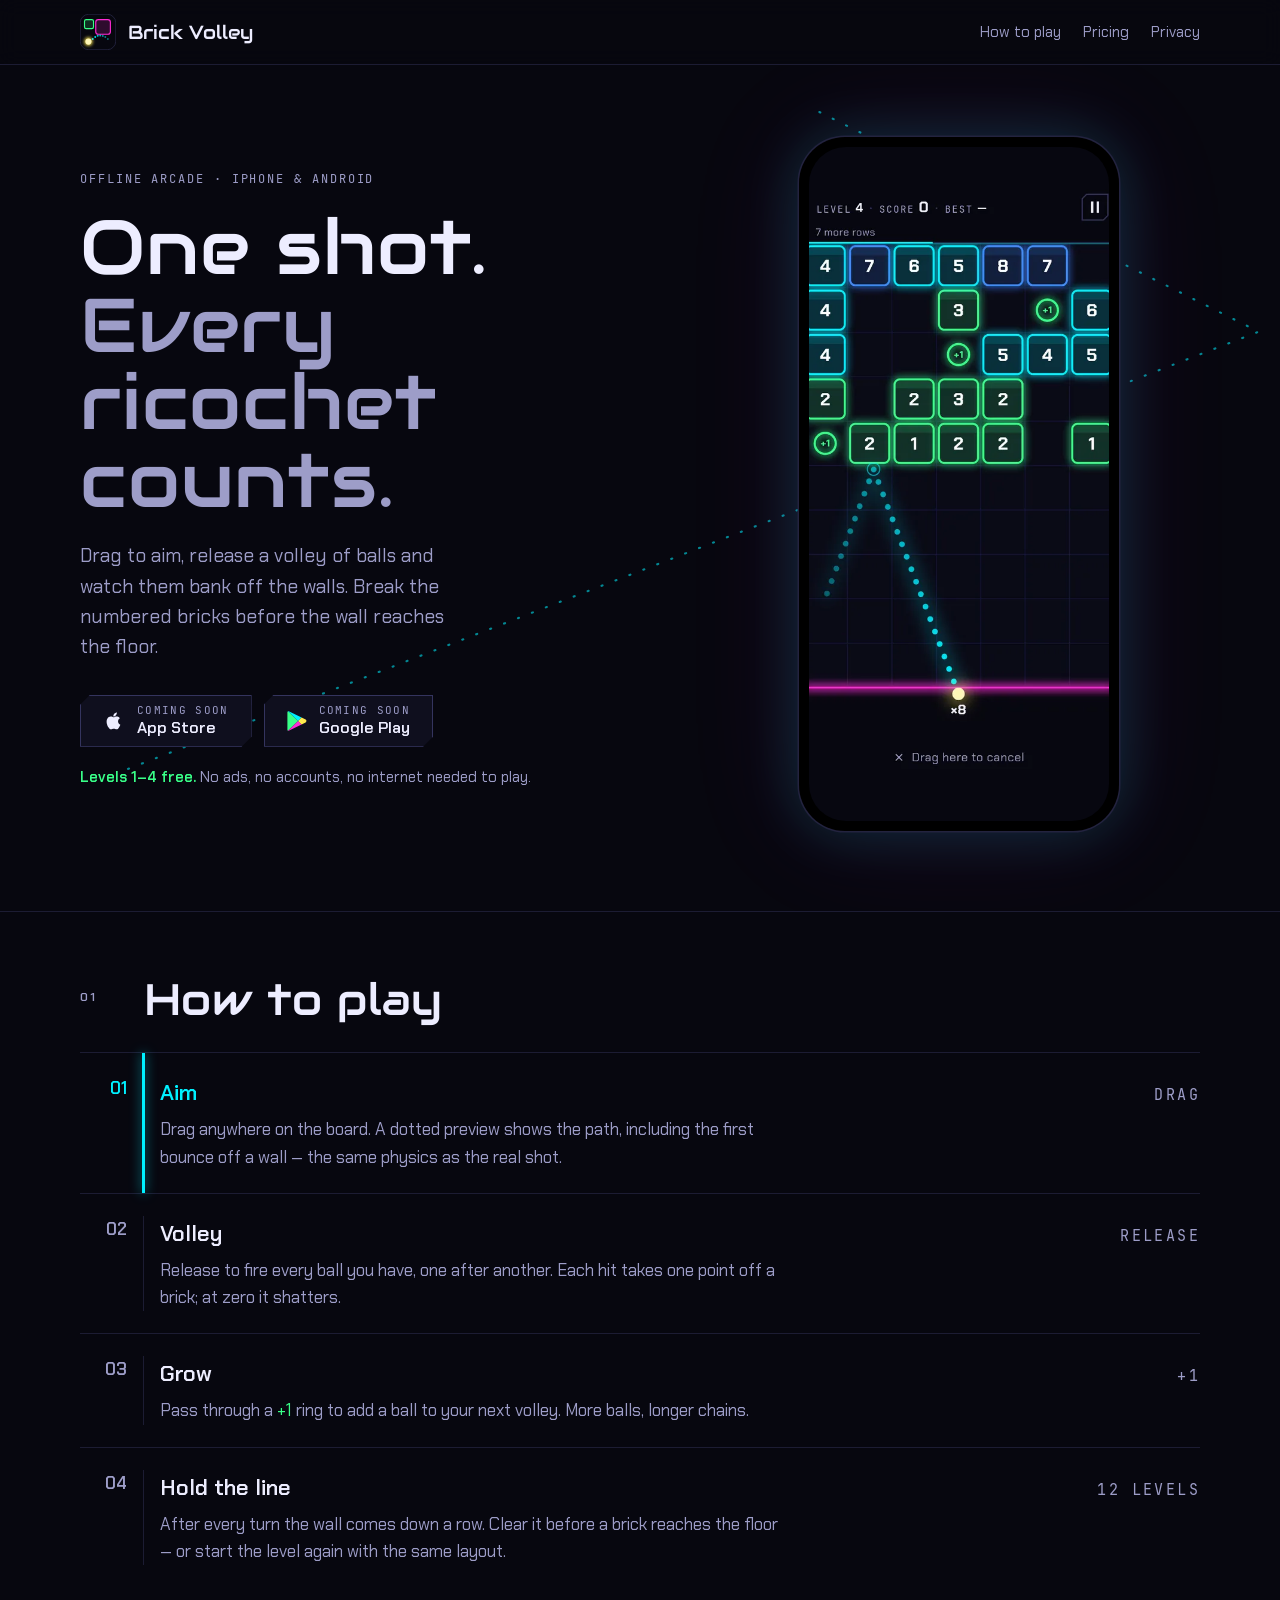
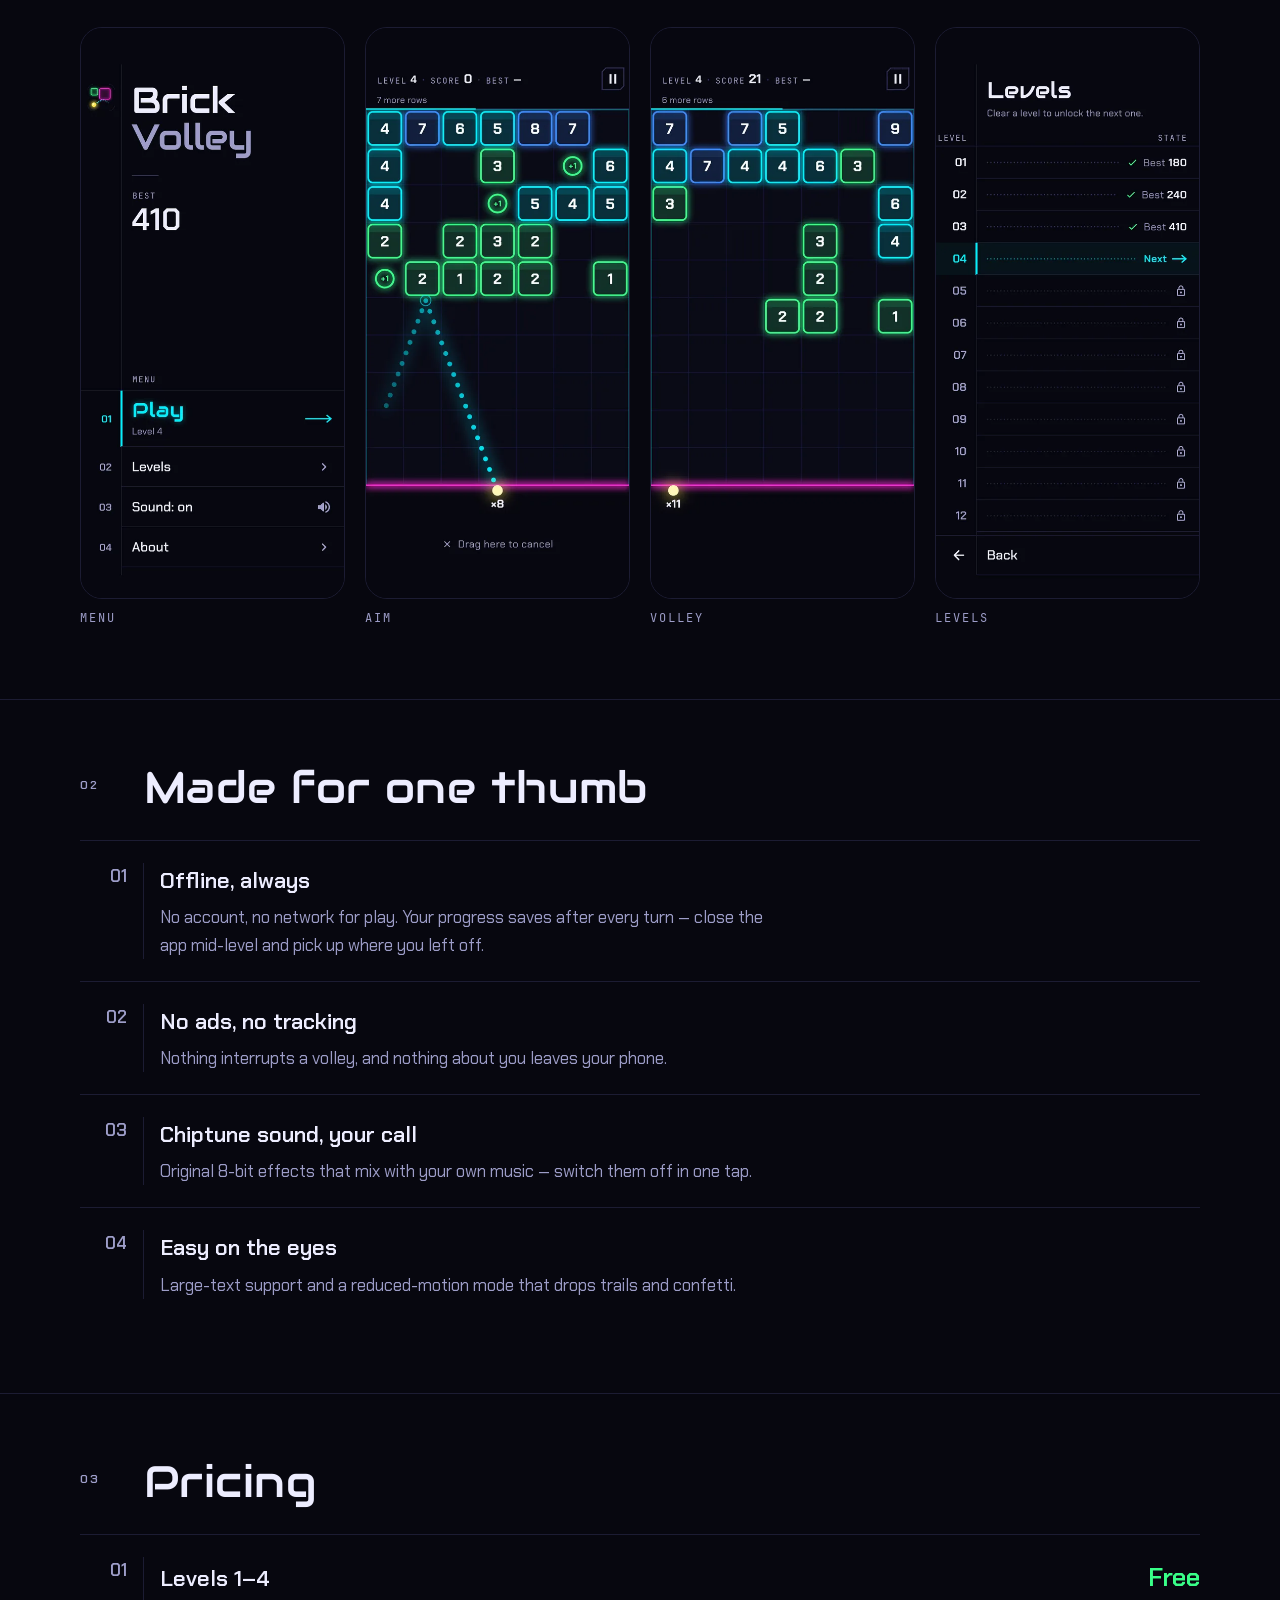
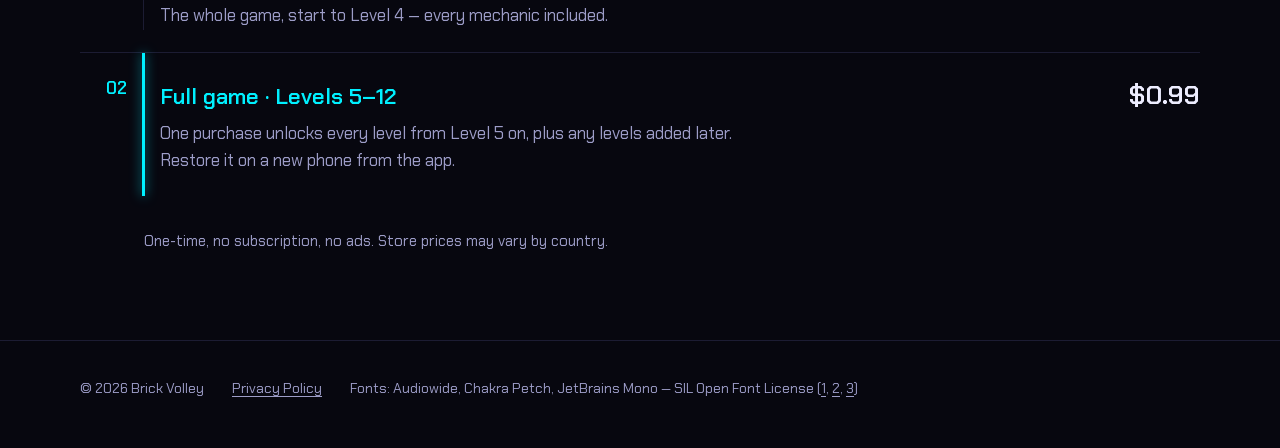
==== index.html @ 8161d1b4 "feat(site): add landing page and privacy policy for GitHub Pages - Static neon editorial landing pag" ====
<!doctype html>
<html lang="en">
<head>
<meta charset="utf-8">
<meta name="viewport" content="width=device-width, initial-scale=1">
<title>Brick Volley — offline neon brick breaker for iPhone and Android</title>
<meta name="description" content="Drag to aim, release a volley, clear the wall before it reaches the floor. Offline, no ads, no accounts. Levels 1–4 free; the full game is a one-time $0.99.">
<meta name="theme-color" content="#07070F">
<meta property="og:title" content="Brick Volley">
<meta property="og:description" content="One shot. Every ricochet counts. An offline neon brick breaker — no ads, no accounts.">
<meta property="og:type" content="website">
<meta property="og:image" content="assets/img/game-aim.webp">
<link rel="icon" href="assets/logo.svg" type="image/svg+xml">
<link rel="stylesheet" href="style.css">
</head>
<body>

<header class="top">
  <div class="wrap">
    <a class="brand" href="#"><img src="assets/logo.svg" width="36" height="36" alt="">Brick Volley</a>
    <nav aria-label="Sections">
      <a href="#play">How to play</a>
      <a href="#pricing">Pricing</a>
      <a class="keep" href="privacy.html">Privacy</a>
    </nav>
  </div>
</header>

<main>
  <div class="hero">
    <!-- The site's one bent line: the aim preview, off the right wall. -->
    <svg class="trace" aria-hidden="true" viewBox="0 0 1200 700" preserveAspectRatio="none">
      <polyline points="120,660 1180,250 760,40" fill="none" stroke="#00F0FF" stroke-width="2" stroke-dasharray="1 13" stroke-linecap="round"/>
    </svg>
    <div class="wrap">
      <div>
        <span class="tag">Offline arcade · iPhone &amp; Android</span>
        <h1 class="display">One shot.<br><span>Every ricochet counts.</span></h1>
        <p class="lede">Drag to aim, release a volley of balls and watch them bank off the walls. Break the numbered bricks before the wall reaches the floor.</p>
        <div class="cta">
          <span class="btn soon" role="img" aria-label="Coming soon on the App Store">
            <svg width="22" height="22" viewBox="0 0 24 24" aria-hidden="true"><path fill="#EDEDFF" d="M16.4 12.6c0-2.4 2-3.5 2-3.6-1.1-1.6-2.8-1.8-3.4-1.8-1.4-.2-2.8.8-3.5.8-.7 0-1.8-.8-3-.8-1.5 0-3 .9-3.8 2.3-1.6 2.8-.4 7 1.2 9.3.8 1.1 1.7 2.4 2.9 2.3 1.2 0 1.6-.7 3-.7s1.8.7 3 .7c1.3 0 2.1-1.1 2.8-2.3.9-1.3 1.3-2.6 1.3-2.6s-2.5-1-2.5-3.6zM14.1 5.6c.6-.8 1.1-1.9 1-3-1 0-2.1.7-2.8 1.5-.6.7-1.2 1.8-1 2.9 1 .1 2.1-.6 2.8-1.4z"/></svg>
            <span><small>Coming soon</small>App Store</span>
          </span>
          <span class="btn soon" role="img" aria-label="Coming soon on Google Play">
            <svg width="20" height="22" viewBox="0 0 20 22" aria-hidden="true"><path fill="#39FF88" d="M1 1.2 11.2 11 1 20.8c-.4-.2-.6-.6-.6-1.1V2.3c0-.5.2-.9.6-1.1z"/><path fill="#00F0FF" d="M14.6 7.6 11.2 11 1 1.2l.2-.1 13.4 6.5z"/><path fill="#FF2BD6" d="M14.6 14.4 1.2 20.9 1 20.8 11.2 11z"/><path fill="#FFE94D" d="m18.6 9.6-4 -2 -3.4 3.4 3.4 3.4 4-2c1.1-.6 1.1-2.2 0-2.8z"/></svg>
            <span><small>Coming soon</small>Google Play</span>
          </span>
        </div>
        <p class="free"><b>Levels 1–4 free.</b> No ads, no accounts, no internet needed to play.</p>
      </div>
      <div class="phone"><img src="assets/img/game-aim.webp" width="520" height="1127" alt="Brick Volley mid-aim: a dotted ricochet line from the launcher, off the right wall, towards rows of glowing numbered bricks."></div>
    </div>
  </div>

  <section id="play">
    <div class="wrap">
      <div class="section-head">
        <span class="tag num">01</span>
        <h2 class="display">How to play</h2>
      </div>
      <div class="rows">
        <div class="row primary"><span class="n num">01</span><div><h3>Aim</h3><p>Drag anywhere on the board. A dotted preview shows the path, including the first bounce off a wall — the same physics as the real shot.</p></div><span class="side tag">Drag</span></div>
        <div class="row"><span class="n num">02</span><div><h3>Volley</h3><p>Release to fire every ball you have, one after another. Each hit takes one point off a brick; at zero it shatters.</p></div><span class="side tag">Release</span></div>
        <div class="row"><span class="n num">03</span><div><h3>Grow</h3><p>Pass through a <span style="color:var(--green)">+1</span> ring to add a ball to your next volley. More balls, longer chains.</p></div><span class="side tag">+1</span></div>
        <div class="row"><span class="n num">04</span><div><h3>Hold the line</h3><p>After every turn the wall comes down a row. Clear it before a brick reaches the floor — or start the level again with the same layout.</p></div><span class="side tag">12 levels</span></div>
      </div>
      <div class="shots">
        <figure><img src="assets/img/menu.webp" width="520" height="1127" loading="lazy" alt="Menu: the title and best score, and a numbered list — Play, Levels, Sound, About."><figcaption class="tag">Menu</figcaption></figure>
        <figure><img src="assets/img/game-aim.webp" width="520" height="1127" loading="lazy" alt="Aiming: the dotted preview bends off the right wall."><figcaption class="tag">Aim</figcaption></figure>
        <figure><img src="assets/img/game-volley.webp" width="520" height="1127" loading="lazy" alt="A volley in flight: glowing balls with short trails breaking bricks."><figcaption class="tag">Volley</figcaption></figure>
        <figure><img src="assets/img/levels.webp" width="520" height="1127" loading="lazy" alt="Levels: a numbered ledger with best scores and locks."><figcaption class="tag">Levels</figcaption></figure>
      </div>
    </div>
  </section>

  <section id="made">
    <div class="wrap">
      <div class="section-head">
        <span class="tag num">02</span>
        <h2 class="display">Made for one thumb</h2>
      </div>
      <div class="rows" style="margin-bottom:72px">
        <div class="row"><span class="n num">01</span><div><h3>Offline, always</h3><p>No account, no network for play. Your progress saves after every turn — close the app mid-level and pick up where you left off.</p></div></div>
        <div class="row"><span class="n num">02</span><div><h3>No ads, no tracking</h3><p>Nothing interrupts a volley, and nothing about you leaves your phone.</p></div></div>
        <div class="row"><span class="n num">03</span><div><h3>Chiptune sound, your call</h3><p>Original 8-bit effects that mix with your own music — switch them off in one tap.</p></div></div>
        <div class="row"><span class="n num">04</span><div><h3>Easy on the eyes</h3><p>Large-text support and a reduced-motion mode that drops trails and confetti.</p></div></div>
      </div>
    </div>
  </section>

  <section id="pricing">
    <div class="wrap ledger">
      <div class="section-head">
        <span class="tag num">03</span>
        <h2 class="display">Pricing</h2>
      </div>
      <div class="rows">
        <div class="row"><span class="n num">01</span><div><h3>Levels 1–4</h3><p>The whole game, start to Level 4 — every mechanic included.</p></div><span class="side price num free-p">Free</span></div>
        <div class="row primary"><span class="n num">02</span><div><h3>Full game · Levels 5–12</h3><p>One purchase unlocks every level from Level 5 on, plus any levels added later. Restore it on a new phone from the app.</p></div><span class="side price num">$0.99</span></div>
      </div>
      <p class="note">One-time, no subscription, no ads. Store prices may vary by country.</p>
    </div>
  </section>
</main>

<footer>
  <div class="wrap">
    <span>© 2026 Brick Volley</span>
    <a href="privacy.html">Privacy Policy</a>
    <span>Fonts: Audiowide, Chakra Petch, JetBrains Mono — SIL Open Font License (<a href="assets/fonts/OFL-Audiowide.txt">1</a>, <a href="assets/fonts/OFL-ChakraPetch.txt">2</a>, <a href="assets/fonts/OFL-JetBrainsMono.txt">3</a>)</span>
  </div>
</footer>

</body>
</html>
---- style.css ----
@font-face { font-family: 'Audiowide'; src: url('assets/fonts/audiowide_regular.ttf') format('truetype'); font-display: swap; }
@font-face { font-family: 'Chakra Petch'; src: url('assets/fonts/chakra_petch_regular.ttf') format('truetype'); font-weight: 400; font-display: swap; }
@font-face { font-family: 'Chakra Petch'; src: url('assets/fonts/chakra_petch_semibold.ttf') format('truetype'); font-weight: 600 700; font-display: swap; }
@font-face { font-family: 'JetBrains Mono'; src: url('assets/fonts/jetbrains_mono_regular.ttf') format('truetype'); font-display: swap; }

/* Same tokens as the game (lib/theme). The game is dark-only, so is its site. */
:root {
  --void: #07070F; --board: #0A0A16; --c1: #0F0F1E; --c2: #151528; --c3: #1C1C33;
  --grid: #16163A; --outline: #34345E; --text: #EDEDFF; --muted: #9D9DC8;
  --cyan: #00F0FF; --ink: #021418; --mag: #FF2BD6; --green: #39FF88; --yellow: #FFE94D;
  --rail: 64px; --max: 1120px;
  color-scheme: dark;
}
* { box-sizing: border-box; }
html { scroll-behavior: smooth; }
@media (prefers-reduced-motion: reduce) { html { scroll-behavior: auto; } * { animation: none !important; transition: none !important; } }
body {
  margin: 0; background: var(--void); color: var(--text);
  font: 400 17px/1.6 'Chakra Petch', system-ui, sans-serif; -webkit-font-smoothing: antialiased;
}
a { color: var(--cyan); text-underline-offset: 3px; }
a:focus-visible, .btn:focus-visible { outline: 2px solid var(--cyan); outline-offset: 3px; }
img { display: block; max-width: 100%; height: auto; }
.wrap { width: min(var(--max), 100% - 32px); margin-inline: auto; }
.tag { font: 400 12px/1.3 'JetBrains Mono', ui-monospace, monospace; letter-spacing: .16em; text-transform: uppercase; color: var(--muted); }
.display { font-family: 'Audiowide', sans-serif; font-weight: 400; letter-spacing: .01em; }
.num { font-family: 'Chakra Petch', sans-serif; font-weight: 600; font-variant-numeric: tabular-nums; }

/* header */
.top { position: sticky; top: 0; z-index: 10; background: rgb(7 7 15 / .86); backdrop-filter: blur(10px); border-bottom: 1px solid var(--c3); }
.top .wrap { display: flex; align-items: center; gap: 16px; height: 64px; }
.brand { display: flex; align-items: center; gap: 12px; color: var(--text); text-decoration: none; font-family: 'Audiowide', sans-serif; font-size: 19px; }
.top nav { margin-left: auto; display: flex; gap: 22px; }
.top nav a { color: var(--muted); text-decoration: none; font-size: 15px; }
.top nav a:hover { color: var(--text); }
@media (max-width: 560px) { .top nav a:not(.keep) { display: none; } }

/* hero */
.hero { position: relative; overflow: hidden; border-bottom: 1px solid var(--c3); }
.hero .wrap { display: grid; grid-template-columns: 1.1fr .9fr; gap: 48px; align-items: center; padding: 72px 0 80px; }
.hero h1 { font-size: clamp(40px, 6.4vw, 76px); line-height: 1.02; margin: 18px 0 0; }
.hero h1 span { color: var(--muted); }
.hero .lede { font-size: 19px; color: var(--muted); max-width: 34ch; margin: 22px 0 32px; text-wrap: pretty; }
.cta { display: flex; flex-wrap: wrap; gap: 12px; align-items: center; }
.btn {
  display: inline-flex; align-items: center; gap: 12px; min-height: 52px; padding: 0 22px;
  font: 600 16px 'Chakra Petch', sans-serif; text-decoration: none; color: var(--text);
  border: 1.5px solid var(--outline); background: var(--c1);
  clip-path: polygon(10px 0, 100% 0, 100% calc(100% - 10px), calc(100% - 10px) 100%, 0 100%, 0 10px);
}
.btn small { display: block; font: 400 11px/1.2 'JetBrains Mono', monospace; letter-spacing: .12em; text-transform: uppercase; color: var(--muted); }
.btn.soon { cursor: default; }
.btn svg { flex: none; }
.free { margin-top: 18px; color: var(--muted); font-size: 15px; }
.free b { color: var(--green); font-weight: 600; }

.phone {
  position: relative; justify-self: center; width: min(320px, 78vw); aspect-ratio: 393 / 852;
  border-radius: 46px; padding: 10px; background: #000;
  box-shadow: 0 0 0 1.5px #23233f, 0 0 60px rgb(0 240 255 / .18), 0 0 120px rgb(255 43 214 / .10);
}
.phone img { width: 100%; height: 100%; object-fit: cover; border-radius: 37px; }
.trace { position: absolute; inset: 0; pointer-events: none; opacity: .55; }
@media (max-width: 860px) {
  .hero .wrap { grid-template-columns: 1fr; padding: 48px 0 56px; gap: 40px; }
}

/* numbered editorial sections */
section { border-bottom: 1px solid var(--c3); }
.section-head { display: grid; grid-template-columns: var(--rail) 1fr; padding: 64px 0 28px; }
.section-head .tag { padding-top: 14px; }
.section-head h2 { font-size: clamp(28px, 4vw, 44px); line-height: 1.1; margin: 0; }
.rows { border-top: 1px solid var(--c3); }
.row { display: grid; grid-template-columns: var(--rail) 1fr auto; align-items: baseline; gap: 0 16px; padding: 22px 0; border-bottom: 1px solid var(--c3); position: relative; }
.row:last-child { border-bottom: 0; }
.row .n { color: var(--muted); text-align: right; padding-right: 16px; border-right: 1px solid var(--c3); align-self: stretch; }
.row h3 { margin: 0; font-size: 22px; font-weight: 600; }
.row p { margin: 6px 0 0; color: var(--muted); max-width: 62ch; text-wrap: pretty; }
.row.primary::before { content: ''; position: absolute; left: calc(var(--rail) - 2px); top: 0; bottom: 0; width: 3px; background: var(--cyan); box-shadow: 0 0 12px rgb(0 240 255 / .7); }
.row.primary .n, .row.primary h3 { color: var(--cyan); }
.row .side { color: var(--muted); font-size: 15px; white-space: nowrap; }
@media (max-width: 560px) { :root { --rail: 44px; } .row { grid-template-columns: var(--rail) 1fr; } .row .side { grid-column: 2; margin-top: 8px; } }

/* screenshots */
.shots { display: grid; grid-template-columns: repeat(4, 1fr); gap: 20px; padding: 40px 0 72px; }
.shots figure { margin: 0; }
.shots img { border-radius: 22px; border: 1.5px solid var(--c3); }
.shots figcaption { margin-top: 12px; }
@media (max-width: 860px) { .shots { grid-template-columns: repeat(2, 1fr); } }

/* pricing ledger */
.ledger { padding-bottom: 72px; }
.row .price { font-size: 26px; color: var(--text); }
.row .price.free-p { color: var(--green); }
.note { color: var(--muted); font-size: 15px; padding: 18px 0 0 var(--rail); }

/* footer */
footer { padding: 36px 0 48px; color: var(--muted); font-size: 14px; }
footer .wrap { display: flex; flex-wrap: wrap; gap: 12px 28px; align-items: center; }
footer a { color: var(--muted); }

/* long-form (privacy) */
.doc { max-width: 720px; padding: 56px 0 80px; }
.doc h1 { font-size: clamp(32px, 5vw, 48px); line-height: 1.1; margin: 14px 0 8px; }
.doc h2 { font-size: 20px; font-weight: 600; margin: 40px 0 8px; color: var(--text); }
.doc p, .doc li { color: var(--muted); }
.doc strong { color: var(--text); font-weight: 600; }
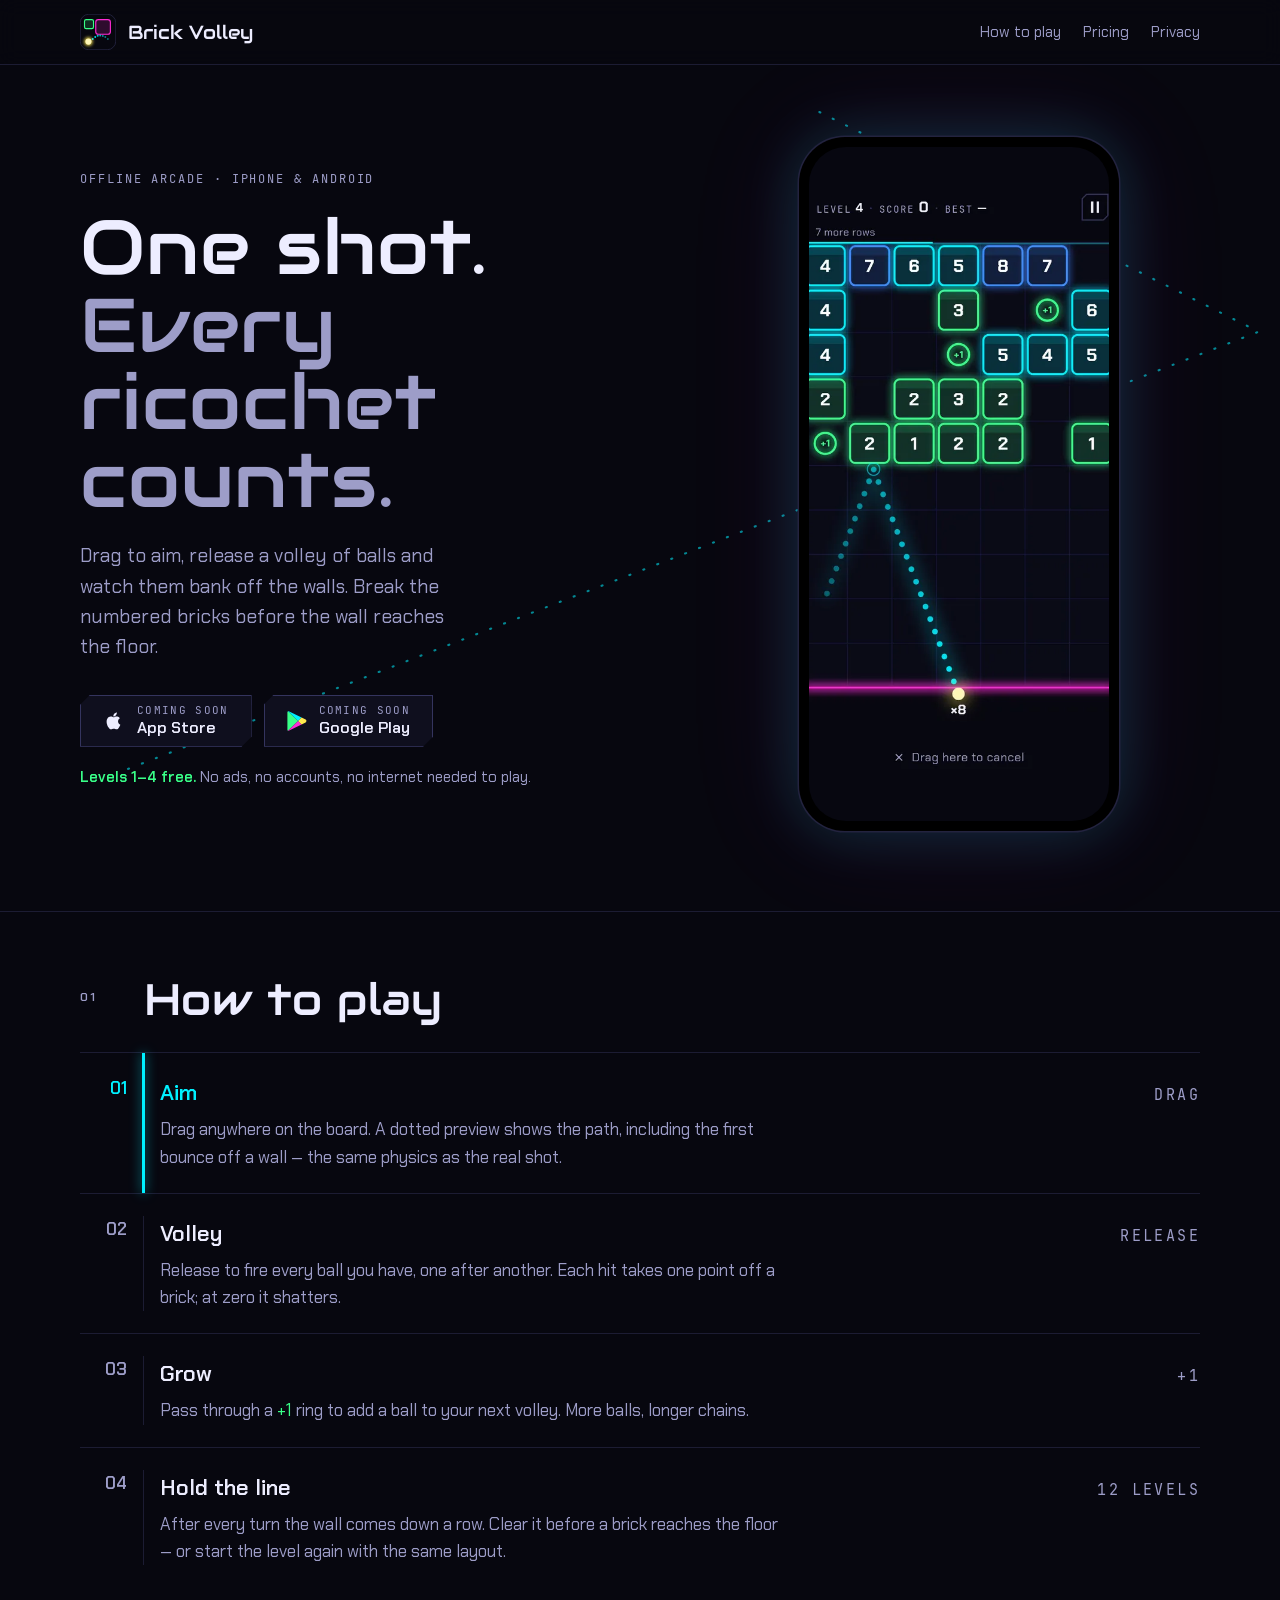
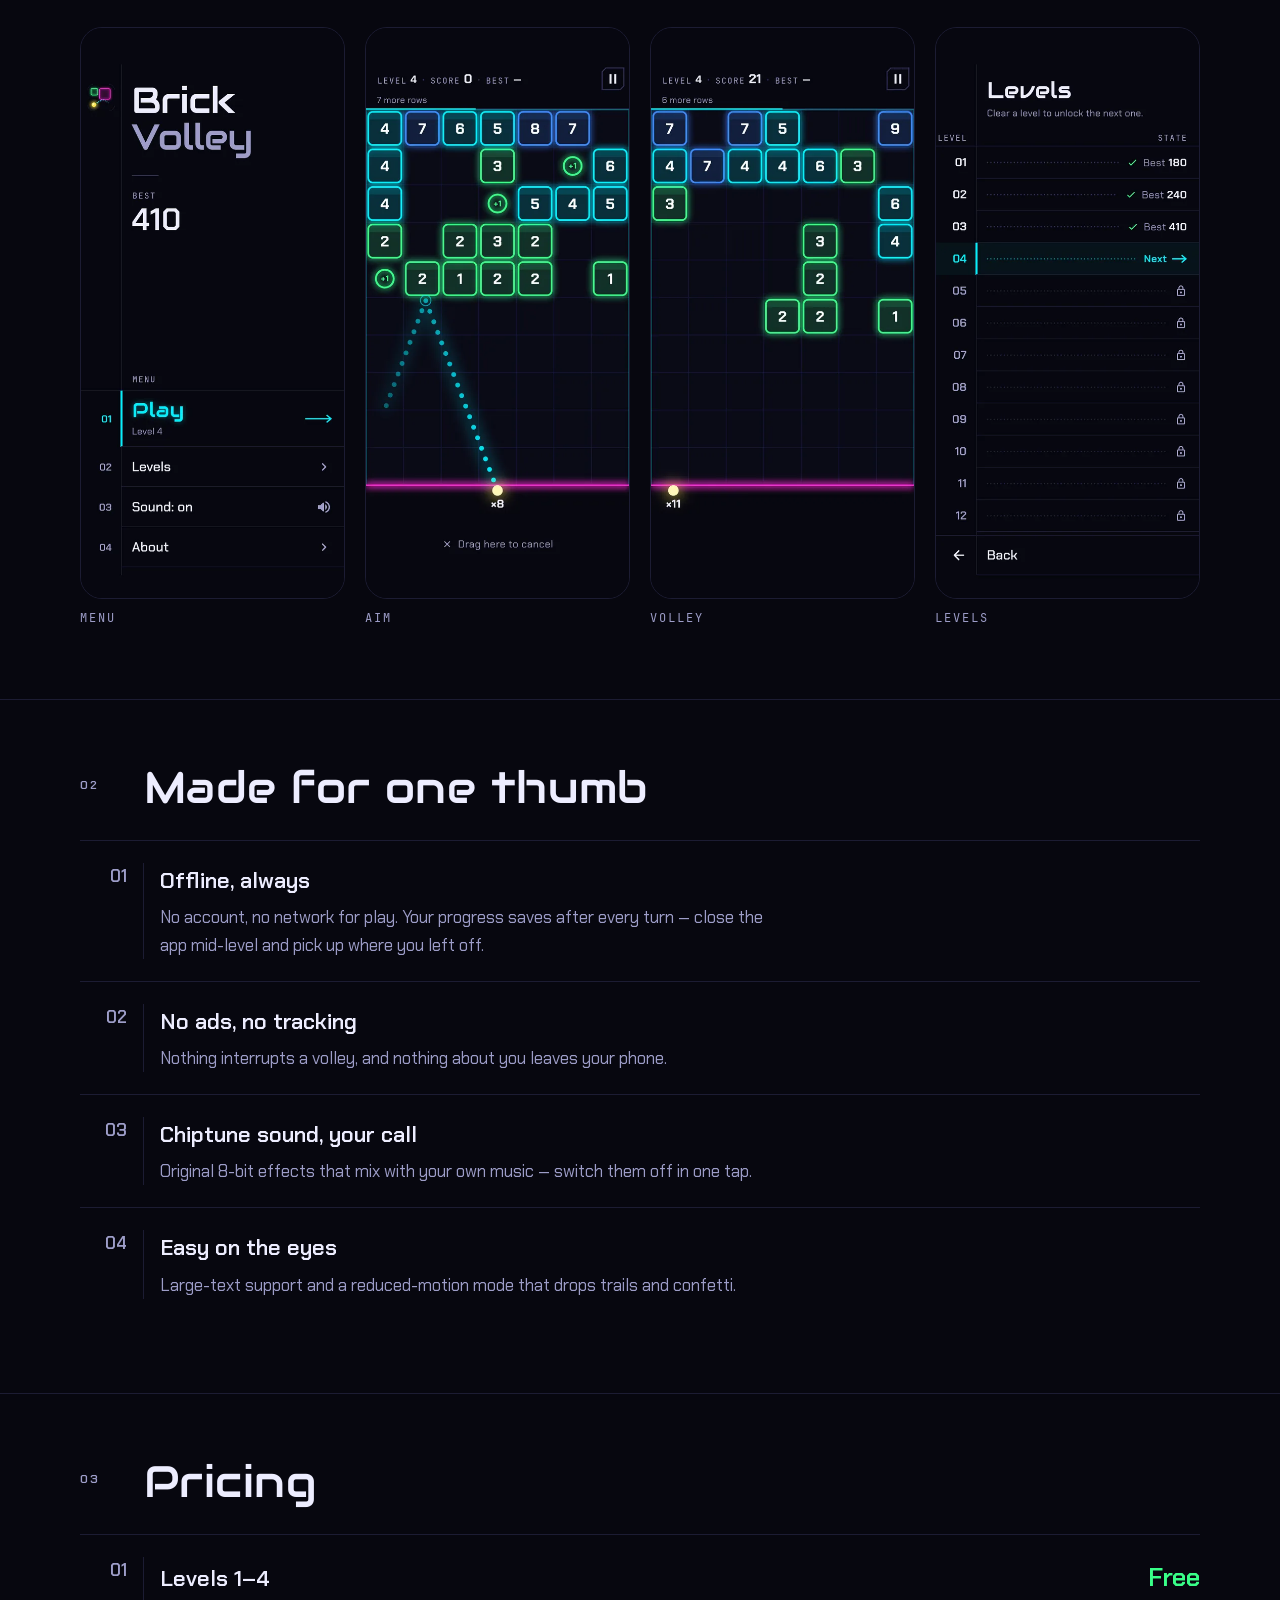
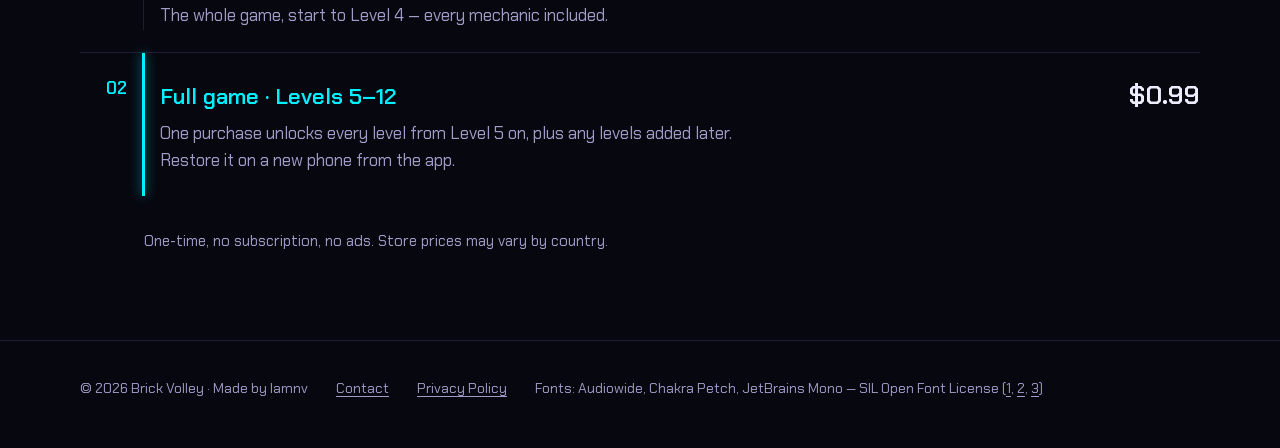
==== commit d709db48: "feat(site): add developer contact and keep Pricing in mobile nav - Name the developer and add a Cont" ====
--- a/index.html
+++ b/index.html
@@ -3,15 +3,61 @@
 <head>
 <meta charset="utf-8">
 <meta name="viewport" content="width=device-width, initial-scale=1">
-<title>Brick Volley — offline neon brick breaker for iPhone and Android</title>
+<title>Brick Volley — offline neon brick breaker for iOS &amp; Android</title>
 <meta name="description" content="Drag to aim, release a volley, clear the wall before it reaches the floor. Offline, no ads, no accounts. Levels 1–4 free; the full game is a one-time $0.99.">
 <meta name="theme-color" content="#07070F">
+<link rel="canonical" href="https://nguyenvanlamm.github.io/brick-volley-site/">
 <meta property="og:title" content="Brick Volley">
 <meta property="og:description" content="One shot. Every ricochet counts. An offline neon brick breaker — no ads, no accounts.">
 <meta property="og:type" content="website">
-<meta property="og:image" content="assets/img/game-aim.webp">
+<meta property="og:url" content="https://nguyenvanlamm.github.io/brick-volley-site/">
+<meta property="og:site_name" content="Brick Volley">
+<meta property="og:image" content="https://nguyenvanlamm.github.io/brick-volley-site/assets/img/game-aim.webp">
+<meta property="og:image:width" content="520">
+<meta property="og:image:height" content="1127">
+<meta property="og:image:alt" content="Brick Volley mid-aim: a dotted ricochet line off the right wall towards rows of glowing numbered bricks.">
+<meta name="twitter:card" content="summary">
 <link rel="icon" href="assets/logo.svg" type="image/svg+xml">
 <link rel="stylesheet" href="style.css">
+<script type="application/ld+json">
+{
+  "@context": "https://schema.org",
+  "@graph": [
+    {
+      "@type": "WebSite",
+      "@id": "https://nguyenvanlamm.github.io/brick-volley-site/#website",
+      "url": "https://nguyenvanlamm.github.io/brick-volley-site/",
+      "name": "Brick Volley",
+      "inLanguage": "en"
+    },
+    {
+      "@type": ["VideoGame", "SoftwareApplication"],
+      "@id": "https://nguyenvanlamm.github.io/brick-volley-site/#game",
+      "name": "Brick Volley",
+      "description": "An offline neon brick breaker: drag to aim, release a volley of balls and clear the numbered bricks before the wall reaches the floor. No ads, no accounts, no tracking.",
+      "url": "https://nguyenvanlamm.github.io/brick-volley-site/",
+      "image": "https://nguyenvanlamm.github.io/brick-volley-site/assets/img/game-aim.webp",
+      "screenshot": [
+        "https://nguyenvanlamm.github.io/brick-volley-site/assets/img/menu.webp",
+        "https://nguyenvanlamm.github.io/brick-volley-site/assets/img/game-aim.webp",
+        "https://nguyenvanlamm.github.io/brick-volley-site/assets/img/game-volley.webp",
+        "https://nguyenvanlamm.github.io/brick-volley-site/assets/img/levels.webp"
+      ],
+      "genre": ["Arcade", "Brick breaker"],
+      "playMode": "SinglePlayer",
+      "applicationCategory": "GameApplication",
+      "operatingSystem": "iOS, Android",
+      "gamePlatform": ["iOS", "Android"],
+      "inLanguage": "en",
+      "isAccessibleForFree": true,
+      "offers": [
+        {"@type": "Offer", "name": "Levels 1–4", "price": "0", "priceCurrency": "USD"},
+        {"@type": "Offer", "name": "Full game · Levels 5–12", "price": "0.99", "priceCurrency": "USD"}
+      ]
+    }
+  ]
+}
+</script>
 </head>
 <body>
 
@@ -20,7 +66,7 @@
     <a class="brand" href="#"><img src="assets/logo.svg" width="36" height="36" alt="">Brick Volley</a>
     <nav aria-label="Sections">
       <a href="#play">How to play</a>
-      <a href="#pricing">Pricing</a>
+      <a class="keep" href="#pricing">Pricing</a>
       <a class="keep" href="privacy.html">Privacy</a>
     </nav>
   </div>
@@ -106,7 +152,8 @@
 
 <footer>
   <div class="wrap">
-    <span>© 2026 Brick Volley</span>
+    <span>© 2026 Brick Volley · Made by lamnv</span>
+    <a href="mailto:lamnv260398@gmail.com">Contact</a>
     <a href="privacy.html">Privacy Policy</a>
     <span>Fonts: Audiowide, Chakra Petch, JetBrains Mono — SIL Open Font License (<a href="assets/fonts/OFL-Audiowide.txt">1</a>, <a href="assets/fonts/OFL-ChakraPetch.txt">2</a>, <a href="assets/fonts/OFL-JetBrainsMono.txt">3</a>)</span>
   </div>
--- a/style.css
+++ b/style.css
@@ -34,6 +34,9 @@
 .top nav a { color: var(--muted); text-decoration: none; font-size: 15px; }
 .top nav a:hover { color: var(--text); }
 @media (max-width: 560px) { .top nav a:not(.keep) { display: none; } }
+/* Two links stay on phones (Pricing, Privacy); tighten the bar so the wordmark keeps one line at 320px. */
+.brand { white-space: nowrap; }
+@media (max-width: 360px) { .brand { gap: 8px; font-size: 17px; } .top nav { gap: 14px; } }
 
 /* hero */
 .hero { position: relative; overflow: hidden; border-bottom: 1px solid var(--c3); }
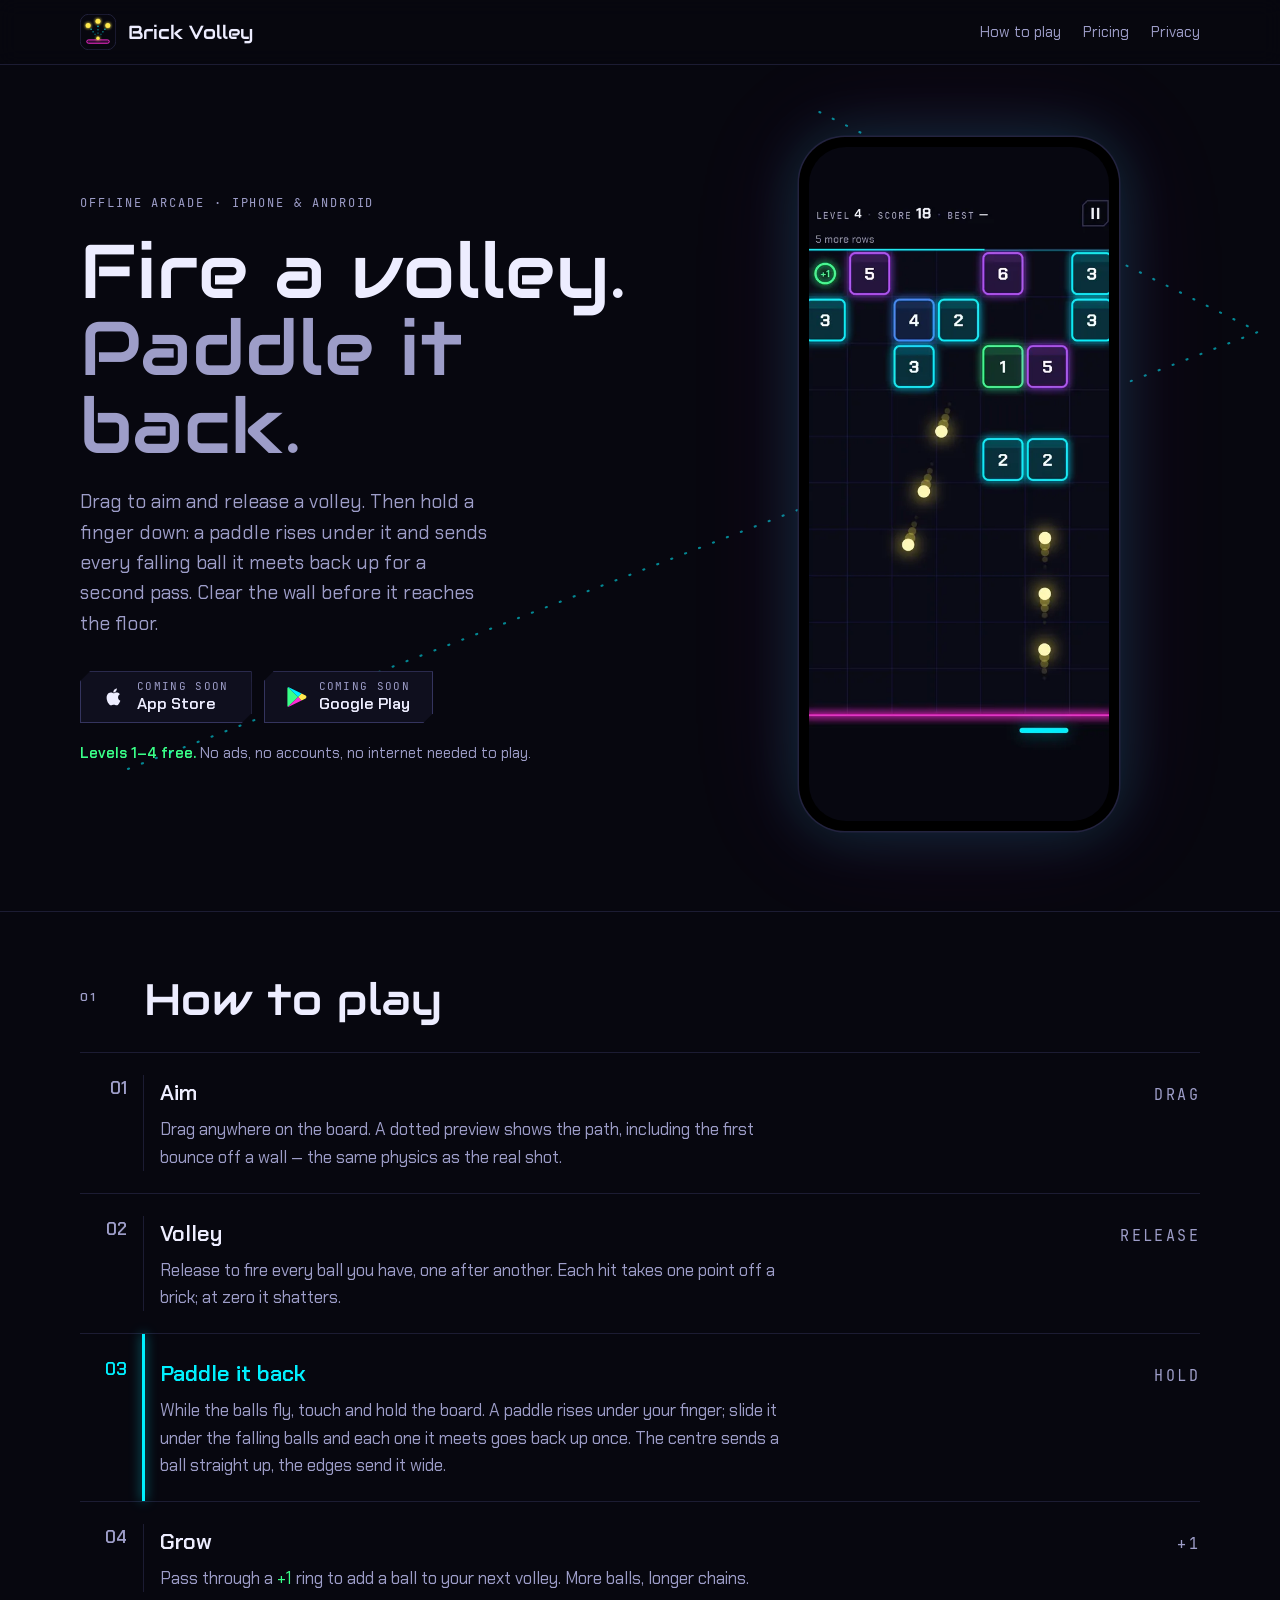
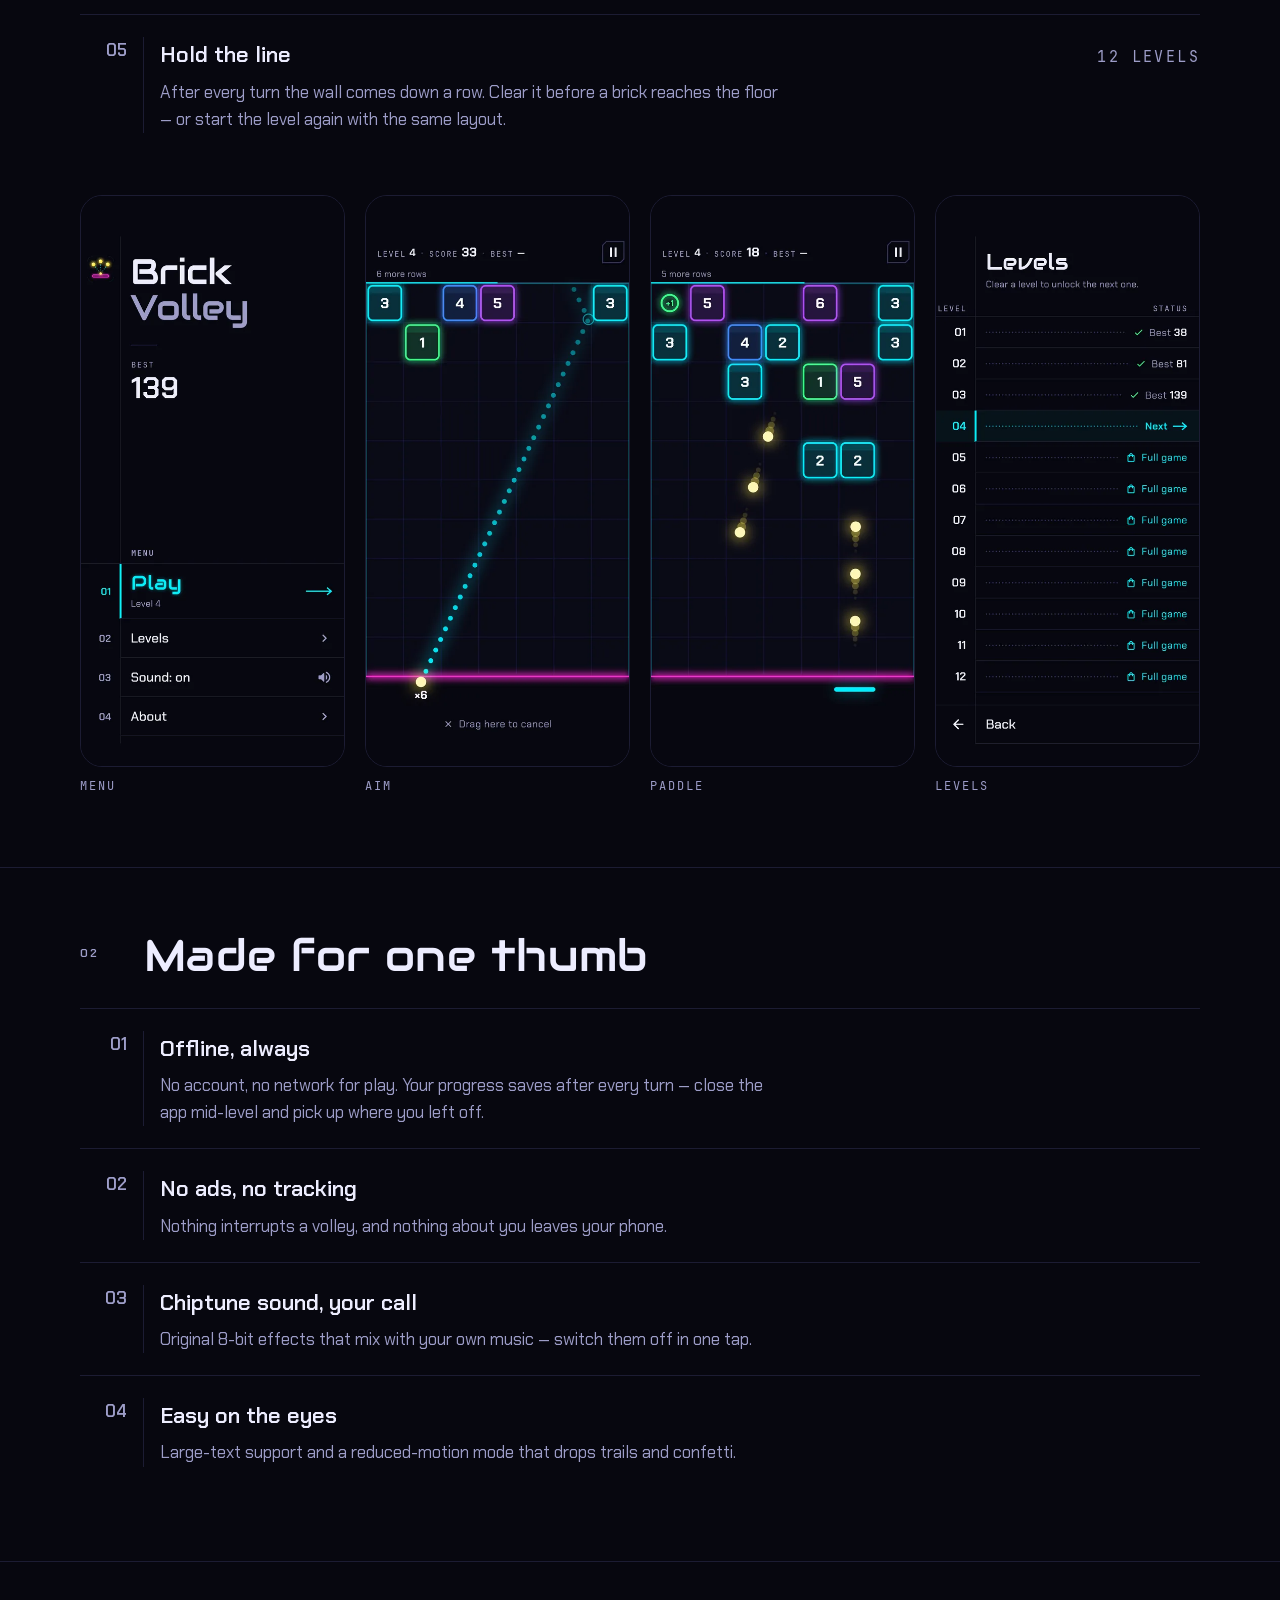
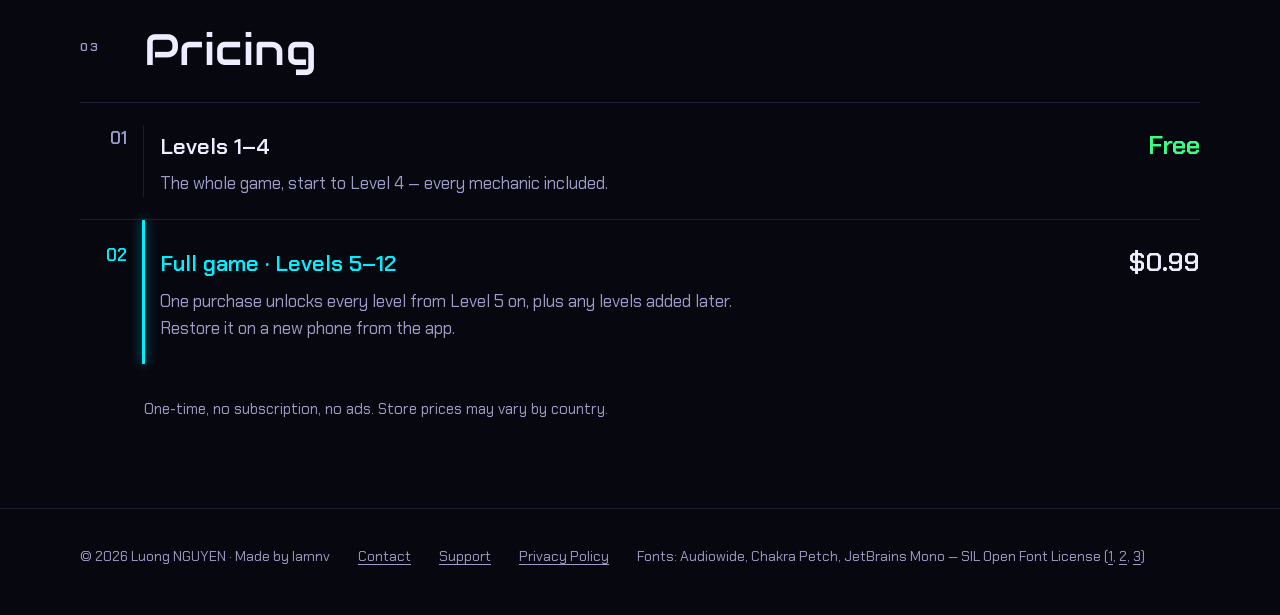
==== commit 91b970d8: "feat(site): lead with the volley paddle and add a support page The game now has a volley paddle: dur" ====
--- a/index.html
+++ b/index.html
@@ -3,19 +3,19 @@
 <head>
 <meta charset="utf-8">
 <meta name="viewport" content="width=device-width, initial-scale=1">
-<title>Brick Volley — offline neon brick breaker for iOS &amp; Android</title>
-<meta name="description" content="Drag to aim, release a volley, clear the wall before it reaches the floor. Offline, no ads, no accounts. Levels 1–4 free; the full game is a one-time $0.99.">
+<title>Brick Volley — fire a volley, paddle it back | iOS &amp; Android</title>
+<meta name="description" content="Aim and fire a volley, then hold a finger down to raise a paddle that sends falling balls back up for a second pass. Offline, no ads, no accounts. Levels 1–4 free; the full game is a one-time $0.99.">
 <meta name="theme-color" content="#07070F">
 <link rel="canonical" href="https://nguyenvanlamm.github.io/brick-volley-site/">
 <meta property="og:title" content="Brick Volley">
-<meta property="og:description" content="One shot. Every ricochet counts. An offline neon brick breaker — no ads, no accounts.">
+<meta property="og:description" content="Fire a volley, then paddle it back. An offline neon arcade game — no ads, no accounts.">
 <meta property="og:type" content="website">
 <meta property="og:url" content="https://nguyenvanlamm.github.io/brick-volley-site/">
 <meta property="og:site_name" content="Brick Volley">
-<meta property="og:image" content="https://nguyenvanlamm.github.io/brick-volley-site/assets/img/game-aim.webp">
+<meta property="og:image" content="https://nguyenvanlamm.github.io/brick-volley-site/assets/img/game-paddle.webp">
 <meta property="og:image:width" content="520">
 <meta property="og:image:height" content="1127">
-<meta property="og:image:alt" content="Brick Volley mid-aim: a dotted ricochet line off the right wall towards rows of glowing numbered bricks.">
+<meta property="og:image:alt" content="Brick Volley mid-volley: a paddle under the floor line sends three balls back up towards glowing numbered blocks.">
 <meta name="twitter:card" content="summary">
 <link rel="icon" href="assets/logo.svg" type="image/svg+xml">
 <link rel="stylesheet" href="style.css">
@@ -34,16 +34,17 @@
       "@type": ["VideoGame", "SoftwareApplication"],
       "@id": "https://nguyenvanlamm.github.io/brick-volley-site/#game",
       "name": "Brick Volley",
-      "description": "An offline neon brick breaker: drag to aim, release a volley of balls and clear the numbered bricks before the wall reaches the floor. No ads, no accounts, no tracking.",
+      "description": "An offline neon arcade game: drag to aim, release a volley of balls, then hold a finger down to raise a paddle that sends each falling ball back up once. Clear the wall before it reaches the floor. No ads, no accounts, no tracking.",
       "url": "https://nguyenvanlamm.github.io/brick-volley-site/",
-      "image": "https://nguyenvanlamm.github.io/brick-volley-site/assets/img/game-aim.webp",
+      "image": "https://nguyenvanlamm.github.io/brick-volley-site/assets/img/game-paddle.webp",
       "screenshot": [
+        "https://nguyenvanlamm.github.io/brick-volley-site/assets/img/game-paddle.webp",
         "https://nguyenvanlamm.github.io/brick-volley-site/assets/img/menu.webp",
         "https://nguyenvanlamm.github.io/brick-volley-site/assets/img/game-aim.webp",
         "https://nguyenvanlamm.github.io/brick-volley-site/assets/img/game-volley.webp",
         "https://nguyenvanlamm.github.io/brick-volley-site/assets/img/levels.webp"
       ],
-      "genre": ["Arcade", "Brick breaker"],
+      "genre": ["Arcade"],
       "playMode": "SinglePlayer",
       "applicationCategory": "GameApplication",
       "operatingSystem": "iOS, Android",
@@ -81,8 +82,8 @@
     <div class="wrap">
       <div>
         <span class="tag">Offline arcade · iPhone &amp; Android</span>
-        <h1 class="display">One shot.<br><span>Every ricochet counts.</span></h1>
-        <p class="lede">Drag to aim, release a volley of balls and watch them bank off the walls. Break the numbered bricks before the wall reaches the floor.</p>
+        <h1 class="display">Fire a volley.<br><span>Paddle it back.</span></h1>
+        <p class="lede">Drag to aim and release a volley. Then hold a finger down: a paddle rises under it and sends every falling ball it meets back up for a second pass. Clear the wall before it reaches the floor.</p>
         <div class="cta">
           <span class="btn soon" role="img" aria-label="Coming soon on the App Store">
             <svg width="22" height="22" viewBox="0 0 24 24" aria-hidden="true"><path fill="#EDEDFF" d="M16.4 12.6c0-2.4 2-3.5 2-3.6-1.1-1.6-2.8-1.8-3.4-1.8-1.4-.2-2.8.8-3.5.8-.7 0-1.8-.8-3-.8-1.5 0-3 .9-3.8 2.3-1.6 2.8-.4 7 1.2 9.3.8 1.1 1.7 2.4 2.9 2.3 1.2 0 1.6-.7 3-.7s1.8.7 3 .7c1.3 0 2.1-1.1 2.8-2.3.9-1.3 1.3-2.6 1.3-2.6s-2.5-1-2.5-3.6zM14.1 5.6c.6-.8 1.1-1.9 1-3-1 0-2.1.7-2.8 1.5-.6.7-1.2 1.8-1 2.9 1 .1 2.1-.6 2.8-1.4z"/></svg>
@@ -95,7 +96,7 @@
         </div>
         <p class="free"><b>Levels 1–4 free.</b> No ads, no accounts, no internet needed to play.</p>
       </div>
-      <div class="phone"><img src="assets/img/game-aim.webp" width="520" height="1127" alt="Brick Volley mid-aim: a dotted ricochet line from the launcher, off the right wall, towards rows of glowing numbered bricks."></div>
+      <div class="phone"><img src="assets/img/game-paddle.webp" width="520" height="1127" alt="Brick Volley mid-volley: three balls rise from the paddle under the floor line towards glowing numbered blocks."></div>
     </div>
   </div>
 
@@ -106,15 +107,16 @@
         <h2 class="display">How to play</h2>
       </div>
       <div class="rows">
-        <div class="row primary"><span class="n num">01</span><div><h3>Aim</h3><p>Drag anywhere on the board. A dotted preview shows the path, including the first bounce off a wall — the same physics as the real shot.</p></div><span class="side tag">Drag</span></div>
+        <div class="row"><span class="n num">01</span><div><h3>Aim</h3><p>Drag anywhere on the board. A dotted preview shows the path, including the first bounce off a wall — the same physics as the real shot.</p></div><span class="side tag">Drag</span></div>
         <div class="row"><span class="n num">02</span><div><h3>Volley</h3><p>Release to fire every ball you have, one after another. Each hit takes one point off a brick; at zero it shatters.</p></div><span class="side tag">Release</span></div>
-        <div class="row"><span class="n num">03</span><div><h3>Grow</h3><p>Pass through a <span style="color:var(--green)">+1</span> ring to add a ball to your next volley. More balls, longer chains.</p></div><span class="side tag">+1</span></div>
-        <div class="row"><span class="n num">04</span><div><h3>Hold the line</h3><p>After every turn the wall comes down a row. Clear it before a brick reaches the floor — or start the level again with the same layout.</p></div><span class="side tag">12 levels</span></div>
+        <div class="row primary"><span class="n num">03</span><div><h3>Paddle it back</h3><p>While the balls fly, touch and hold the board. A paddle rises under your finger; slide it under the falling balls and each one it meets goes back up once. The centre sends a ball straight up, the edges send it wide.</p></div><span class="side tag">Hold</span></div>
+        <div class="row"><span class="n num">04</span><div><h3>Grow</h3><p>Pass through a <span style="color:var(--green)">+1</span> ring to add a ball to your next volley. More balls, longer chains.</p></div><span class="side tag">+1</span></div>
+        <div class="row"><span class="n num">05</span><div><h3>Hold the line</h3><p>After every turn the wall comes down a row. Clear it before a brick reaches the floor — or start the level again with the same layout.</p></div><span class="side tag">12 levels</span></div>
       </div>
       <div class="shots">
         <figure><img src="assets/img/menu.webp" width="520" height="1127" loading="lazy" alt="Menu: the title and best score, and a numbered list — Play, Levels, Sound, About."><figcaption class="tag">Menu</figcaption></figure>
-        <figure><img src="assets/img/game-aim.webp" width="520" height="1127" loading="lazy" alt="Aiming: the dotted preview bends off the right wall."><figcaption class="tag">Aim</figcaption></figure>
-        <figure><img src="assets/img/game-volley.webp" width="520" height="1127" loading="lazy" alt="A volley in flight: glowing balls with short trails breaking bricks."><figcaption class="tag">Volley</figcaption></figure>
+        <figure><img src="assets/img/game-aim.webp" width="520" height="1127" loading="lazy" alt="Aiming: the dotted preview runs up to a brick at the top right and bounces off it."><figcaption class="tag">Aim</figcaption></figure>
+        <figure><img src="assets/img/game-paddle.webp" width="520" height="1127" loading="lazy" alt="The paddle under the floor line sends three balls back up."><figcaption class="tag">Paddle</figcaption></figure>
         <figure><img src="assets/img/levels.webp" width="520" height="1127" loading="lazy" alt="Levels: a numbered ledger with best scores and locks."><figcaption class="tag">Levels</figcaption></figure>
       </div>
     </div>
@@ -152,8 +154,9 @@
 
 <footer>
   <div class="wrap">
-    <span>© 2026 Brick Volley · Made by lamnv</span>
+    <span>© 2026 Luong NGUYEN · Made by lamnv</span>
     <a href="mailto:lamnv260398@gmail.com">Contact</a>
+    <a href="support.html">Support</a>
     <a href="privacy.html">Privacy Policy</a>
     <span>Fonts: Audiowide, Chakra Petch, JetBrains Mono — SIL Open Font License (<a href="assets/fonts/OFL-Audiowide.txt">1</a>, <a href="assets/fonts/OFL-ChakraPetch.txt">2</a>, <a href="assets/fonts/OFL-JetBrainsMono.txt">3</a>)</span>
   </div>
